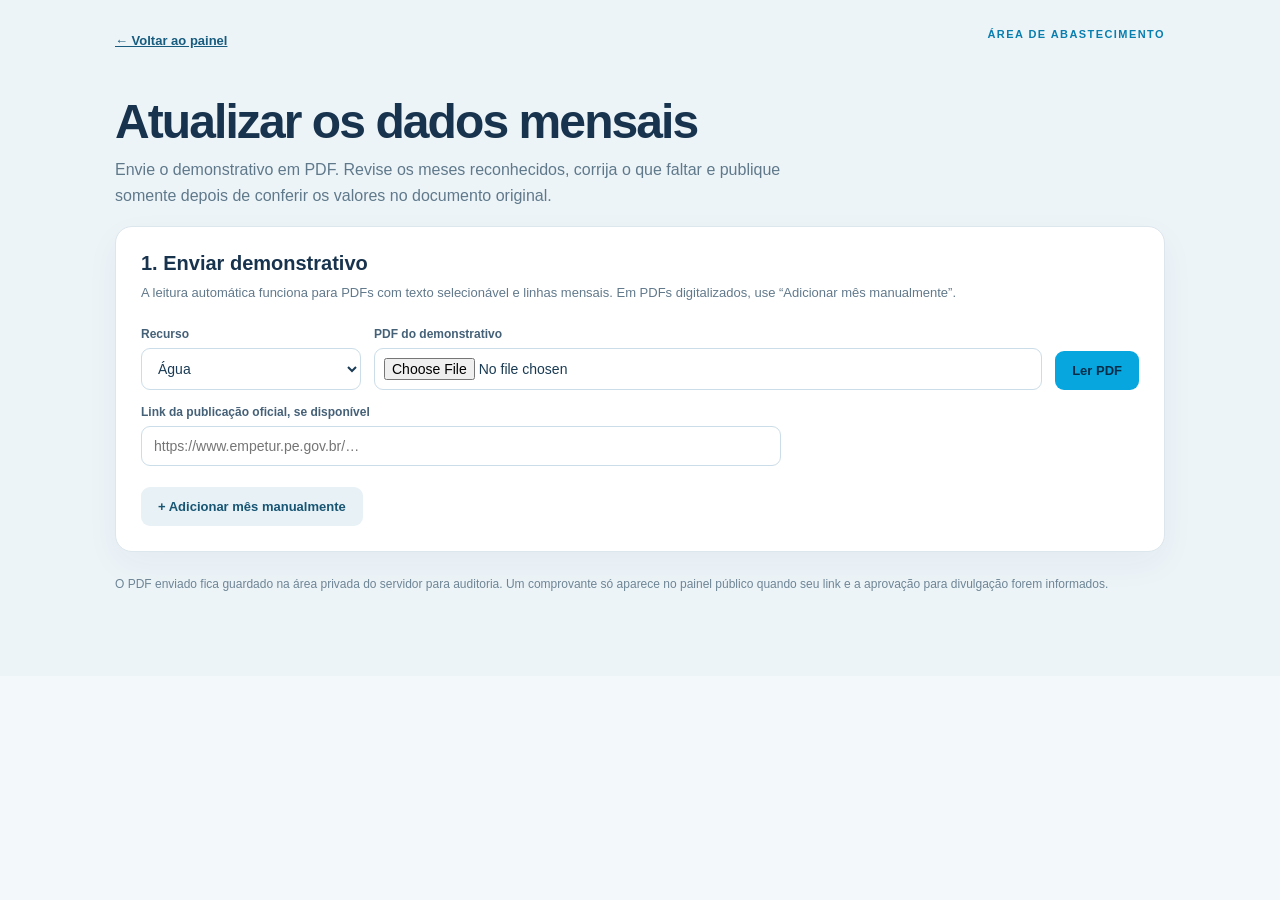
==== public/admin.html @ a41ec21c "Publica painel de consumo de água e energia da EMPETUR" ====
<!doctype html>
<html lang="pt-BR">
<head>
  <meta charset="utf-8">
  <meta name="viewport" content="width=device-width, initial-scale=1">
  <meta name="robots" content="noindex,nofollow">
  <title>Abastecer painel | EMPETUR</title>
  <link rel="stylesheet" href="styles.css">
  <script src="admin.js" defer></script>
</head>
<body class="admin-body">
  <main class="admin-shell">
    <div class="admin-top"><a href="./">← Voltar ao painel</a><span class="section-kicker">ÁREA DE ABASTECIMENTO</span></div>
    <header class="admin-header"><h1>Atualizar os dados mensais</h1><p>Envie o demonstrativo em PDF. Revise os meses reconhecidos, corrija o que faltar e publique somente depois de conferir os valores no documento original.</p></header>
    <p id="demo-banner" class="admin-alert" hidden>Ambiente de demonstração: esta publicação altera somente uma cópia de teste dos dados.</p>
    <section class="admin-step" aria-labelledby="upload-title"><h2 id="upload-title">1. Enviar demonstrativo</h2><p>A leitura automática funciona para PDFs com texto selecionável e linhas mensais. Em PDFs digitalizados, use “Adicionar mês manualmente”.</p>
      <form id="upload-form" class="admin-form-grid">
        <label class="field">Recurso<select id="admin-resource" name="resource"><option value="water">Água</option><option value="energy">Energia</option></select></label>
        <label class="field">PDF do demonstrativo<input id="document" name="document" type="file" accept="application/pdf,.pdf"></label>
        <button class="primary-button" type="submit">Ler PDF</button>
      </form>
      <label class="field" style="margin-top:15px;max-width:640px">Link da publicação oficial, se disponível<input id="bulk-source-url" type="url" placeholder="https://www.empetur.pe.gov.br/…"></label>
      <div class="admin-actions"><button id="add-manual" class="secondary-button" type="button">+ Adicionar mês manualmente</button><a id="local-pdf" href="#" target="_blank" rel="noopener noreferrer" hidden>Abrir PDF enviado ↗</a></div>
      <p id="upload-message" class="admin-alert" role="status" hidden></p>
    </section>
    <section id="review-section" class="admin-step" aria-labelledby="review-title" hidden><h2 id="review-title">2. Conferir e corrigir</h2><p>Os campos em branco exigem conferência: corrija o valor quando ele estiver no PDF ou confirme que a fonte realmente não o informa. Use números sem separador de milhar (ex.: 5839 ou 5839,50). Uma nova publicação para o mesmo recurso e mês substitui o registro anterior.</p>
      <div id="review-rows"></div>
      <div class="admin-actions"><button id="publish" class="primary-button" type="button">Publicar meses revisados</button><button id="add-another" class="secondary-button" type="button">+ Adicionar outro mês</button><button id="confirm-missing" class="secondary-button" type="button">Confirmar campos vazios após conferência</button></div>
      <p id="review-message" class="admin-alert" role="status" hidden></p>
    </section>
    <p class="admin-footer-note">O PDF enviado fica guardado na área privada do servidor para auditoria. Um comprovante só aparece no painel público quando seu link e a aprovação para divulgação forem informados.</p>
  </main>
</body>
</html>
---- public/styles.css ----
:root{--navy:#071d35;--navy-2:#0d2b4b;--cyan:#08a6df;--cyan-soft:#dff5fc;--ink:#18334d;--muted:#617487;--line:#dce6ed;--surface:#fff;--background:#f3f8fb;--water:#087eaf;--energy:#b17100;--radius:22px;font-family:"Segoe UI",Arial,sans-serif;color:var(--ink);background:var(--background)}
*{box-sizing:border-box}html{scroll-behavior:smooth}body{margin:0;min-width:320px}button,select,input{font:inherit}button{cursor:pointer}a{color:inherit}a:focus-visible,button:focus-visible,select:focus-visible,input:focus-visible{outline:3px solid #f7bd42;outline-offset:3px}h1,h2,h3,p{margin-top:0}p{line-height:1.6}.wrap{width:min(1160px,calc(100% - 48px));margin-inline:auto}.sr-only{position:absolute;width:1px;height:1px;padding:0;margin:-1px;overflow:hidden;clip:rect(0,0,0,0);white-space:nowrap;border:0}.skip{position:absolute;z-index:100;left:12px;top:-50px;background:#fff;padding:10px 16px}.skip:focus{top:12px}
.hero{background:radial-gradient(circle at 84% 42%,#0e4064 0,#092b4d 32%,var(--navy) 70%);color:#fff;position:relative;overflow:hidden}.hero:after{content:"";position:absolute;inset:auto -8% -230px auto;width:650px;height:650px;border:1px solid #59c3e32b;border-radius:50%;pointer-events:none}.topbar{height:82px;display:flex;align-items:center;justify-content:space-between;border-bottom:1px solid #ffffff26;position:relative;z-index:2}.brand{display:flex;align-items:center;width:150px;height:60px}.brand img{width:120px;height:auto;display:block}.navlinks{display:flex;gap:31px;align-items:center;font-size:13px;font-weight:700;letter-spacing:.03em}.navlinks a{text-decoration:none;color:#d9ecf5}.navlinks a:hover{color:#fff;text-decoration:underline;text-underline-offset:5px}.hero-content{position:relative;z-index:1;padding-top:26px;padding-bottom:75px}.breadcrumbs{display:flex;align-items:center;gap:10px;font-size:11px;font-weight:750;text-transform:uppercase;letter-spacing:.1em;color:#a9c4d6}.breadcrumbs a{text-decoration:none}.breadcrumbs strong{color:#fff}.hero-grid{display:grid;grid-template-columns:minmax(0,1.1fr) minmax(300px,.9fr);align-items:center;gap:40px;margin-top:77px}.eyebrow,.section-kicker,.micro{font-size:11px;font-weight:800;letter-spacing:.13em;text-transform:uppercase}.eyebrow{display:inline-flex;align-items:center;gap:10px;color:#b7e9f9;border:1px solid #8fd9ec59;border-radius:30px;padding:8px 13px;margin-bottom:23px}.eyebrow-dot{width:7px;height:7px;border-radius:50%;background:var(--cyan);box-shadow:0 0 0 4px #08a6df26}.hero h1{font-size:clamp(47px,6.2vw,83px);line-height:1.02;letter-spacing:-.055em;font-weight:750;margin-bottom:22px}.hero h1 em{font-style:normal;color:#23b9eb}.hero-lead{max-width:590px;color:#c8dce9;font-size:17px;line-height:1.65;margin-bottom:30px}.hero-link{display:inline-flex;align-items:center;gap:28px;background:var(--cyan);color:#062641;padding:15px 21px;border-radius:11px;font-size:12px;font-weight:850;letter-spacing:.09em;text-decoration:none;text-transform:uppercase;box-shadow:0 12px 30px #00122055}.hero-link:hover{background:#4bcaf2;transform:translateY(-2px)}.hero-link span{font-size:18px;line-height:1}.hero-art{width:min(100%,440px);aspect-ratio:1;justify-self:end;position:relative;border-radius:50%;background:radial-gradient(circle,#12658a33,#061b3600 66%)}.orbit{position:absolute;border:1px solid #59c3e33b;border-radius:50%;inset:8%}.orbit-two{inset:23%;border-style:dashed;border-color:#59c3e344}.art-water,.art-energy{position:absolute;display:flex;flex-direction:column;align-items:center;justify-content:center;border-radius:50%;font-weight:800;letter-spacing:-.05em;box-shadow:0 20px 60px #00122477}.art-water{inset:18% auto auto 9%;width:49%;aspect-ratio:1;background:#0784b6;font-size:54px}.art-energy{inset:auto 3% 12% auto;width:42%;aspect-ratio:1;background:#0b3555;border:1px solid #46bbe5aa;font-size:47px}.art-water span,.art-energy span{font-size:11px;letter-spacing:.19em;margin-top:4px}.art-line{position:absolute;left:37%;top:58%;width:42%;height:2px;background:linear-gradient(90deg,#30c9f4,#f2b544);transform:rotate(30deg);box-shadow:0 0 18px #49d0fc}
.main{padding-top:65px;padding-bottom:92px}.panel-head{display:flex;justify-content:space-between;align-items:end;gap:40px;margin-bottom:28px}.section-kicker{color:var(--water);margin-bottom:12px}.panel-head h2,.method h2{font-size:clamp(28px,3vw,39px);line-height:1.15;letter-spacing:-.035em;margin-bottom:10px}.panel-head p:last-child{color:var(--muted);margin-bottom:0}.data-note{max-width:275px;display:flex;align-items:center;gap:11px;color:#526f83;font-size:12px;line-height:1.45}.data-note-mark{width:25px;height:25px;border:1px solid #8ebac9;border-radius:50%;flex:none;display:grid;place-items:center;font-weight:800;font-style:italic}.dashboard{background:#fff;border:1px solid var(--line);border-radius:26px;box-shadow:0 18px 60px #12395c0e;overflow:hidden}.control-bar{display:flex;justify-content:space-between;align-items:center;gap:24px;padding:25px 30px;border-bottom:1px solid var(--line);background:#fafdff}.tabs{display:flex;gap:7px;padding:5px;background:#eaf3f8;border-radius:14px}.tab{border:0;background:transparent;padding:12px 21px;border-radius:10px;color:#637c90;font-weight:800;min-width:126px}.tab:hover{color:var(--ink)}.tab.active{background:#fff;color:#092c47;box-shadow:0 3px 12px #0b3c6015}.tab-icon{display:inline-grid;place-items:center;width:23px;height:23px;border-radius:50%;margin-right:7px;color:#fff;font-size:16px}.water-icon{background:#0786b8}.energy-icon{background:#d29426}.filters{display:flex;gap:13px}.filters label{display:grid;gap:6px;color:#607586;font-size:11px;font-weight:800;text-transform:uppercase;letter-spacing:.08em}.filters select{border:1px solid #cbdde8;background:#fff;color:#1b3d58;min-width:100px;border-radius:9px;padding:10px 34px 10px 12px;font-size:14px;font-weight:700;letter-spacing:0;text-transform:none}.filters label:last-child select{min-width:180px}.filters select:disabled{color:#8c9da9;background:#f5f8fa}.message{padding:65px 24px;text-align:center;color:var(--muted)}.message strong,.message h3{display:block;color:var(--ink);font-size:23px;margin-bottom:8px}.message p{max-width:450px;margin:0 auto}.message button{margin-top:20px;background:var(--navy);color:#fff;border:0;border-radius:8px;padding:11px 17px;font-weight:750}.empty-symbol{margin:0 auto 18px;width:58px;height:58px;border-radius:50%;display:grid;place-items:center;background:#e5f2f7;color:#267ea3;font-size:35px;font-weight:300}.period-heading{padding:28px 30px 20px;display:flex;align-items:center;justify-content:space-between;gap:20px}.micro{color:#6b8da1;margin-bottom:7px}.period-heading h3{font-size:27px;letter-spacing:-.025em;margin:0}.status{display:inline-flex;align-items:center;gap:7px;padding:8px 13px;border-radius:30px;font-size:12px;font-weight:800;background:#eef2f5;color:#4d6070;white-space:nowrap}.status:before{content:"";width:8px;height:8px;border-radius:50%;background:currentColor}.status.conscious{background:#dbeefa;color:#14699a}.status.adequate{background:#dcf4e5;color:#237748}.status.alert{background:#fff1cb;color:#8d6500}.status.abusive{background:#fce5e3;color:#ae3d37}.status.pending{background:#edeafa;color:#6956a1}.metrics{display:grid;grid-template-columns:repeat(4,1fr);gap:12px;padding:0 30px 26px}.metric{border:1px solid var(--line);border-radius:15px;padding:21px 18px;min-width:0}.metric.primary{background:var(--navy-2);border-color:var(--navy-2);color:#fff}.metric p{color:#5c7387;font-size:12px;font-weight:700;line-height:1.35;margin-bottom:18px;min-height:33px}.metric.primary p{color:#b8d6e8}.metric strong{display:block;font-size:clamp(20px,2.3vw,31px);line-height:1.1;letter-spacing:-.04em;white-space:nowrap;overflow:hidden;text-overflow:ellipsis}.metric.primary strong{color:#fff}.metric span{display:block;color:#8192a0;font-size:11px;line-height:1.4;margin-top:8px}.metric.primary span{color:#b8d6e8}.comparison-explanation{margin:-9px 30px 25px;padding:11px 14px;background:#f2f7fa;border-left:3px solid #8db4c6;color:#516c7e;font-size:12px}.content-grid{display:grid;grid-template-columns:minmax(0,1.55fr) minmax(260px,.9fr);gap:15px;padding:0 30px 15px}.card{border:1px solid var(--line);border-radius:15px;background:#fff;min-width:0}.chart-card,.detail-card{padding:22px}.card-head{display:flex;justify-content:space-between;align-items:start;gap:14px}.card-head h3{font-size:18px;letter-spacing:-.02em;margin:0}.unit-badge{padding:6px 9px;background:#ecf5f9;color:#315c74;border-radius:7px;font-size:12px;font-weight:800}.legend{display:flex;gap:17px;flex-wrap:wrap;margin:24px 0 22px;color:#627d91;font-size:11px}.legend span{display:inline-flex;align-items:center;gap:7px}.legend i{display:inline-block;width:16px;height:8px}.legend-bar{border-radius:2px;background:#0a85b8}.legend-line{border-top:2px dashed #d59b38}.chart{width:100%}.chart-plot{height:190px;display:grid;grid-template-columns:repeat(7,minmax(0,1fr));gap:15px;align-items:end;position:relative;border-bottom:1px solid #d4e2e9;background:repeating-linear-gradient(to top,#edf3f6 0,#edf3f6 1px,transparent 1px,transparent 47px)}.chart-column{height:100%;display:flex;align-items:end;justify-content:center;position:relative;z-index:1}.bar{width:min(100%,38px);min-height:2px;border-radius:5px 5px 0 0;background:linear-gradient(0deg,#0878a8,#12aed8)}.chart-column.selected .bar{background:linear-gradient(0deg,#0d3455,#0f80ac)}.bar.missing{background:repeating-linear-gradient(45deg,#eef4f7 0,#eef4f7 5px,#dbe8ee 5px,#dbe8ee 10px);border:1px solid #d5e3ea;opacity:.6}.average-line{position:absolute;left:0;right:0;border-top:2px dashed #d59b38;z-index:2;pointer-events:none}.chart-labels{display:grid;grid-template-columns:repeat(7,minmax(0,1fr));gap:15px;text-align:center;margin-top:9px;color:#71889a;font-size:11px;font-weight:700}.chart-caption{color:#8296a4;font-size:11px;margin:18px 0 0}.detail-list{display:grid;grid-template-columns:1fr auto;gap:0;margin:20px 0 0}.detail-list dt,.detail-list dd{margin:0;padding:12px 0;border-bottom:1px solid #e7eef2;font-size:13px}.detail-list dt{color:#627b8d}.detail-list dd{text-align:right;font-weight:800;color:#173a54}.receipt{display:grid;gap:10px;margin-top:22px}.receipt a{display:inline-block;color:#0879a9;font-size:12px;font-weight:800;text-decoration:none}.receipt a:hover{text-decoration:underline}.receipt-note{font-size:12px;color:#7c8f9b;line-height:1.45;margin:0}.history-card{margin:0 30px 30px;padding:22px}.history-card .card-head{align-items:center;margin-bottom:17px}.history-card .card-head>span{font-size:11px;color:#7890a0}.table-scroll{overflow-x:auto}table{width:100%;border-collapse:collapse;text-align:left;font-size:12px}th,td{padding:12px 14px;border-bottom:1px solid #e9f0f4;white-space:nowrap}thead th{background:#f2f7fa;color:#547287;text-transform:uppercase;letter-spacing:.06em;font-size:10px}tbody th{font-weight:750}.selected-row{background:#eaf7fc}.selected-row th,.selected-row td{font-weight:800}.method{display:grid;grid-template-columns:.8fr 1.2fr;gap:80px;padding:85px 5px 0}.method>div:first-child p:last-child{color:#73899a;font-size:13px}.method-copy{border-top:1px solid var(--line);padding-top:23px}.method-copy p{color:#516a7c;font-size:13px;line-height:1.75;margin-bottom:17px}.method-copy strong{color:#1e455e}.method-copy a{color:#087eae;font-weight:800;text-underline-offset:3px}.footer{background:#071c32;color:#fff;padding:34px 0}.footer-inner{display:flex;align-items:center;gap:24px}.footer img{width:94px;height:auto}.footer-inner div{display:grid;gap:5px;flex:1}.footer-inner strong{font-size:14px}.footer-inner span{font-size:11px;color:#9bb6c7}.footer a{color:#b5deef;text-decoration:none;font-weight:700;font-size:12px}.footer a:hover{text-decoration:underline}
/* Área de abastecimento */
.admin-body{background:#edf4f8}.admin-shell{width:min(1050px,calc(100% - 40px));margin:0 auto;padding:28px 0 70px}.admin-top{display:flex;justify-content:space-between;align-items:center;gap:20px;margin-bottom:42px}.admin-top a{color:#175c7e;font-weight:750;font-size:13px}.admin-header h1{font-size:clamp(32px,4vw,48px);letter-spacing:-.04em;margin-bottom:8px}.admin-header p{color:#5f798b;max-width:700px}.admin-step{background:#fff;border:1px solid var(--line);border-radius:17px;padding:25px;margin-top:18px;box-shadow:0 12px 35px #12395c0b}.admin-step h2{font-size:20px;margin-bottom:8px}.admin-step>p{color:#61798b;font-size:13px}.admin-form-grid{display:grid;grid-template-columns:220px 1fr auto;gap:13px;align-items:end;margin-top:23px}.field{display:grid;gap:7px;font-size:12px;font-weight:750;color:#456178}.field input,.field select{width:100%;padding:11px 12px;border:1px solid #cbdde8;border-radius:9px;background:#fff;color:#1a3b54;font-size:14px;font-weight:500}.field input[type=file]{padding:9px}.primary-button,.secondary-button{border:0;border-radius:9px;padding:12px 17px;font-weight:800;font-size:13px}.primary-button{background:var(--cyan);color:#062d48}.secondary-button{background:#e7f1f6;color:#175573}.primary-button:hover{background:#46c8ee}.secondary-button:hover{background:#d7e9f2}.admin-actions{display:flex;gap:10px;flex-wrap:wrap;margin:21px 0 0}.review-row{border:1px solid #dce8ef;border-radius:12px;padding:17px;margin-top:13px;background:#fbfdfe}.review-row h3{font-size:13px;margin-bottom:14px;color:#284e67}.review-grid{display:grid;grid-template-columns:150px repeat(2,minmax(120px,1fr));gap:13px}.review-grid.more{grid-template-columns:repeat(2,minmax(120px,1fr))}.review-row .checkbox{display:flex;align-items:center;gap:9px;font-size:12px;color:#365b73;margin-top:14px}.review-row .checkbox input{width:17px;height:17px}.review-row .row-actions{display:flex;justify-content:flex-end;margin-top:10px}.text-button{border:0;background:none;color:#b34843;font-size:12px;font-weight:800}.admin-alert{border-radius:9px;padding:11px 13px;background:#fff5db;color:#765500;font-size:13px;line-height:1.5;margin:15px 0}.admin-alert.error{background:#fce9e8;color:#9c3934}.admin-alert.success{background:#e3f5ea;color:#236b3f}.admin-footer-note{font-size:12px;color:#6e8595;margin-top:23px}.admin-step[hidden]{display:none}
.field input.needs-input{border-color:#c88725;background:#fffaf0}
.absence-checks{display:flex;flex-wrap:wrap;gap:6px 22px;margin-top:3px}.absence-checks .checkbox[hidden]{display:none}
.legend span[hidden]{display:none}.chart.billing .bar:not(.missing){background:linear-gradient(0deg,#9b670e,#e4a934)}.chart.billing .chart-column.selected .bar:not(.missing){background:linear-gradient(0deg,#68460e,#bf8421)}
.message.empty a{display:inline-flex;margin-top:22px;padding:10px 15px;background:#e4f4fa;border-radius:8px;color:#12688e;font-size:12px;font-weight:800;text-decoration:none}.message.empty a:hover{background:#d5edf7;text-decoration:underline}
@media(max-width:900px){.metrics{grid-template-columns:repeat(2,1fr)}.content-grid{grid-template-columns:1fr}.detail-card{order:2}.hero-grid{gap:20px}.method{gap:35px}.admin-form-grid{grid-template-columns:1fr 1fr}.admin-form-grid button{grid-column:1/-1}}
@media(max-width:650px){.wrap{width:min(100% - 32px,1160px)}.topbar{height:68px}.brand{width:110px}.brand img{width:90px}.navlinks{gap:12px;font-size:11px}.navlinks a:last-child{display:none}.hero-content{padding-top:20px;padding-bottom:57px}.breadcrumbs{font-size:10px;gap:7px;flex-wrap:wrap}.hero-grid{grid-template-columns:1fr;margin-top:47px}.hero h1{font-size:clamp(44px,13vw,66px)}.hero-lead{font-size:15px}.hero-art{display:none}.main{padding-top:42px;padding-bottom:60px}.panel-head{display:block;margin-bottom:22px}.panel-head h2{font-size:28px}.data-note{margin-top:17px;max-width:none}.dashboard{border-radius:19px}.control-bar{display:block;padding:17px}.tabs{width:100%}.tab{flex:1;min-width:0;padding:10px 7px}.filters{margin-top:15px}.filters label{flex:1;min-width:0}.filters select,.filters label:last-child select{min-width:0;width:100%}.period-heading{padding:23px 17px 17px;align-items:flex-start;flex-direction:column;gap:10px}.period-heading h3{font-size:23px}.metrics{gap:8px;padding:0 17px 17px}.metric{padding:14px 12px;min-height:117px}.metric p{font-size:11px;margin-bottom:10px;min-height:32px}.metric strong{font-size:clamp(17px,4.4vw,25px)}.metric span{font-size:10px}.comparison-explanation{margin:0 17px 17px}.content-grid{padding:0 17px 11px;gap:11px}.chart-card,.detail-card{padding:17px}.chart-plot{height:155px;gap:6px}.chart-labels{gap:6px;font-size:9px}.legend{gap:8px;margin:17px 0;font-size:10px}.history-card{margin:0 17px 18px;padding:17px}.history-card .card-head{align-items:start}.history-card .card-head>span{display:none}.method{grid-template-columns:1fr;gap:5px;padding-top:58px}.method h2{font-size:29px}.footer-inner{align-items:start;flex-wrap:wrap;gap:14px}.footer img{width:80px}.footer-inner div{flex:1 1 calc(100% - 100px)}.footer a{width:100%}.admin-shell{width:calc(100% - 30px)}.admin-top{margin-bottom:26px}.admin-step{padding:18px}.admin-form-grid,.review-grid,.review-grid.more{grid-template-columns:1fr}.admin-form-grid button{grid-column:auto}}
@media(prefers-reduced-motion:reduce){html{scroll-behavior:auto}.hero-link{transition:none}}
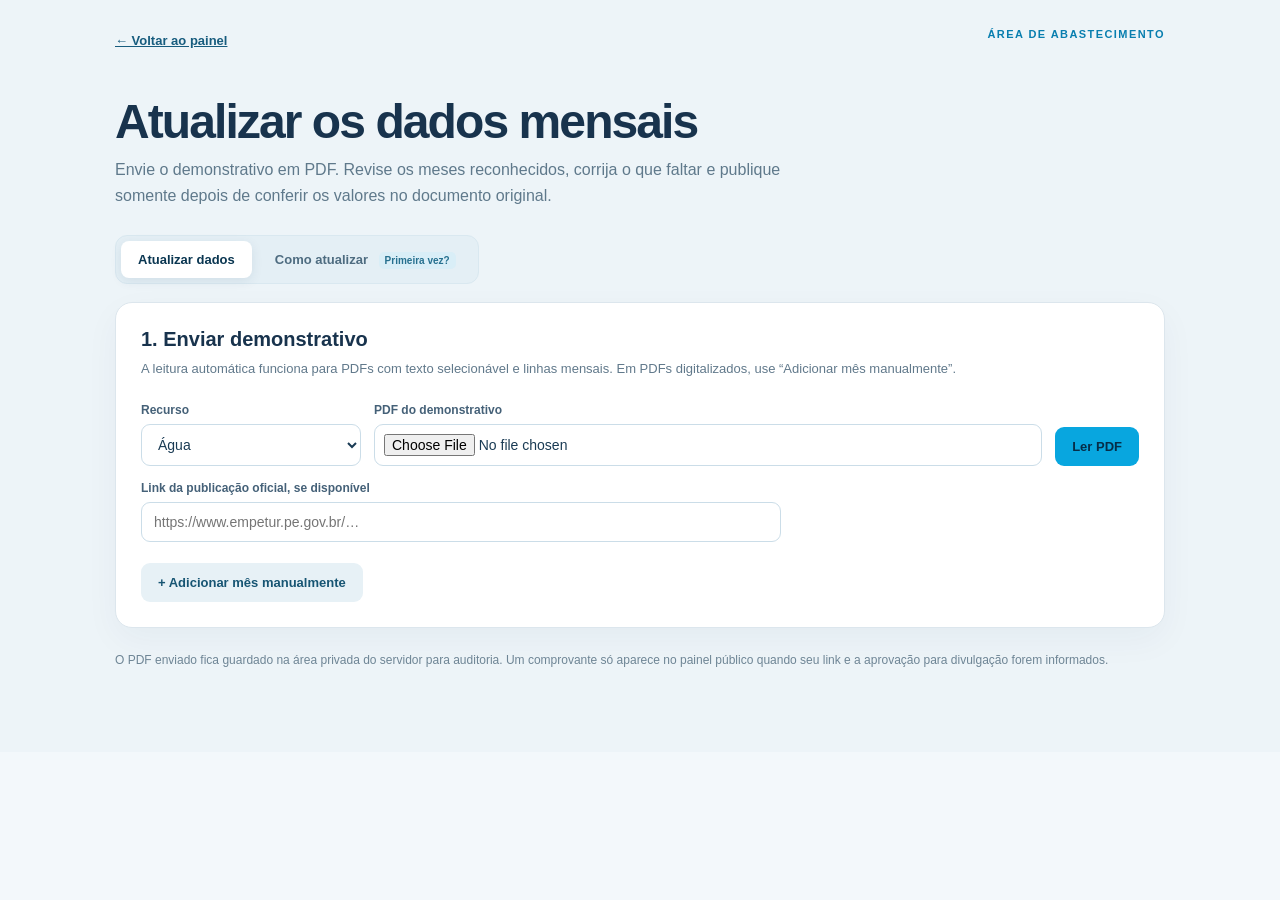
==== commit daef1a58: "Adiciona tutorial de primeira atualização à administração" ====
--- a/public/admin.html
+++ b/public/admin.html
@@ -13,6 +13,11 @@
     <div class="admin-top"><a href="./">← Voltar ao painel</a><span class="section-kicker">ÁREA DE ABASTECIMENTO</span></div>
     <header class="admin-header"><h1>Atualizar os dados mensais</h1><p>Envie o demonstrativo em PDF. Revise os meses reconhecidos, corrija o que faltar e publique somente depois de conferir os valores no documento original.</p></header>
     <p id="demo-banner" class="admin-alert" hidden>Ambiente de demonstração: esta publicação altera somente uma cópia de teste dos dados.</p>
+    <div class="admin-tabs" role="tablist" aria-label="Área de abastecimento">
+      <button id="admin-tab-update" class="admin-tab active" type="button" role="tab" aria-selected="true" aria-controls="admin-update-panel">Atualizar dados</button>
+      <button id="admin-tab-guide" class="admin-tab" type="button" role="tab" aria-selected="false" aria-controls="admin-guide-panel" tabindex="-1">Como atualizar <span>Primeira vez?</span></button>
+    </div>
+    <div id="admin-update-panel" class="admin-tab-panel" role="tabpanel" aria-labelledby="admin-tab-update">
     <section class="admin-step" aria-labelledby="upload-title"><h2 id="upload-title">1. Enviar demonstrativo</h2><p>A leitura automática funciona para PDFs com texto selecionável e linhas mensais. Em PDFs digitalizados, use “Adicionar mês manualmente”.</p>
       <form id="upload-form" class="admin-form-grid">
         <label class="field">Recurso<select id="admin-resource" name="resource"><option value="water">Água</option><option value="energy">Energia</option></select></label>
@@ -29,6 +34,18 @@
       <p id="review-message" class="admin-alert" role="status" hidden></p>
     </section>
     <p class="admin-footer-note">O PDF enviado fica guardado na área privada do servidor para auditoria. Um comprovante só aparece no painel público quando seu link e a aprovação para divulgação forem informados.</p>
+    </div>
+    <section id="admin-guide-panel" class="admin-tab-panel admin-guide" role="tabpanel" aria-labelledby="admin-tab-guide" hidden>
+      <div class="admin-guide-head"><span class="section-kicker">GUIA RÁPIDO</span><h2>Seu primeiro envio, passo a passo</h2><p>Tenha o demonstrativo mensal da EMPETUR em PDF à mão. O painel só publica os valores depois da sua conferência.</p></div>
+      <ol class="admin-guide-list">
+        <li><span class="guide-number" aria-hidden="true">1</span><strong>Envie o documento</strong><p>Na aba “Atualizar dados”, escolha Água ou Energia, selecione o PDF (até 4 MB) e clique em “Ler PDF”. Se o arquivo for uma imagem digitalizada, use “Adicionar mês manualmente”.</p></li>
+        <li><span class="guide-number" aria-hidden="true">2</span><strong>Confira e corrija</strong><p>Compare cada competência, consumo e total faturado com o PDF. Edite qualquer campo que a leitura não reconheceu. Zero registrado é diferente de campo vazio: marque “não informado no PDF” somente após conferir a fonte.</p></li>
+        <li><span class="guide-number" aria-hidden="true">3</span><strong>Informe a origem</strong><p>Adicione o link da planilha publicada, quando existir. Informe um comprovante apenas se houver arquivo e aprovação para divulgação pública.</p></li>
+        <li><span class="guide-number" aria-hidden="true">4</span><strong>Publique e confira</strong><p>Clique em “Publicar meses revisados” e abra o painel para verificar os números. Se reenviar a mesma competência, o novo registro substitui o anterior e a versão antiga fica guardada para auditoria.</p></li>
+      </ol>
+      <div class="admin-guide-callout"><strong>Exemplo de Energia</strong><p>O demonstrativo de 2022 informa os valores faturados, mas deixa kWh em branco. Nesse caso, confirme a ausência de kWh; não preencha com zero ou estimativa.</p></div>
+      <button id="start-update" class="primary-button" type="button">Começar atualização →</button>
+    </section>
   </main>
 </body>
 </html>
--- a/public/styles.css
+++ b/public/styles.css
@@ -11,3 +11,23 @@
 @media(max-width:900px){.metrics{grid-template-columns:repeat(2,1fr)}.content-grid{grid-template-columns:1fr}.detail-card{order:2}.hero-grid{gap:20px}.method{gap:35px}.admin-form-grid{grid-template-columns:1fr 1fr}.admin-form-grid button{grid-column:1/-1}}
 @media(max-width:650px){.wrap{width:min(100% - 32px,1160px)}.topbar{height:68px}.brand{width:110px}.brand img{width:90px}.navlinks{gap:12px;font-size:11px}.navlinks a:last-child{display:none}.hero-content{padding-top:20px;padding-bottom:57px}.breadcrumbs{font-size:10px;gap:7px;flex-wrap:wrap}.hero-grid{grid-template-columns:1fr;margin-top:47px}.hero h1{font-size:clamp(44px,13vw,66px)}.hero-lead{font-size:15px}.hero-art{display:none}.main{padding-top:42px;padding-bottom:60px}.panel-head{display:block;margin-bottom:22px}.panel-head h2{font-size:28px}.data-note{margin-top:17px;max-width:none}.dashboard{border-radius:19px}.control-bar{display:block;padding:17px}.tabs{width:100%}.tab{flex:1;min-width:0;padding:10px 7px}.filters{margin-top:15px}.filters label{flex:1;min-width:0}.filters select,.filters label:last-child select{min-width:0;width:100%}.period-heading{padding:23px 17px 17px;align-items:flex-start;flex-direction:column;gap:10px}.period-heading h3{font-size:23px}.metrics{gap:8px;padding:0 17px 17px}.metric{padding:14px 12px;min-height:117px}.metric p{font-size:11px;margin-bottom:10px;min-height:32px}.metric strong{font-size:clamp(17px,4.4vw,25px)}.metric span{font-size:10px}.comparison-explanation{margin:0 17px 17px}.content-grid{padding:0 17px 11px;gap:11px}.chart-card,.detail-card{padding:17px}.chart-plot{height:155px;gap:6px}.chart-labels{gap:6px;font-size:9px}.legend{gap:8px;margin:17px 0;font-size:10px}.history-card{margin:0 17px 18px;padding:17px}.history-card .card-head{align-items:start}.history-card .card-head>span{display:none}.method{grid-template-columns:1fr;gap:5px;padding-top:58px}.method h2{font-size:29px}.footer-inner{align-items:start;flex-wrap:wrap;gap:14px}.footer img{width:80px}.footer-inner div{flex:1 1 calc(100% - 100px)}.footer a{width:100%}.admin-shell{width:calc(100% - 30px)}.admin-top{margin-bottom:26px}.admin-step{padding:18px}.admin-form-grid,.review-grid,.review-grid.more{grid-template-columns:1fr}.admin-form-grid button{grid-column:auto}}
 @media(prefers-reduced-motion:reduce){html{scroll-behavior:auto}.hero-link{transition:none}}
+
+.admin-tabs{display:flex;gap:6px;width:max-content;max-width:100%;margin:27px 0 4px;padding:5px;border:1px solid #d9e8f0;border-radius:12px;background:#e4eff5}
+.admin-tab{border:0;border-radius:8px;background:transparent;color:#4e6c80;padding:11px 17px;font-size:13px;font-weight:800;cursor:pointer}
+.admin-tab:hover{color:#173e58}
+.admin-tab.active{background:#fff;color:#0a3651;box-shadow:0 3px 12px #103c5c16}
+.admin-tab span{margin-left:7px;padding:3px 6px;border-radius:5px;background:#d9eef7;color:#26708f;font-size:10px}
+.admin-tab:focus-visible,.admin-guide .primary-button:focus-visible{outline:3px solid #0a88ba;outline-offset:3px}
+.admin-tab-panel[hidden]{display:none}
+.admin-guide{margin-top:18px;padding:30px;background:#fff;border:1px solid var(--line);border-radius:17px;box-shadow:0 12px 35px #12395c0b}
+.admin-guide-head h2{font-size:clamp(24px,3vw,32px);letter-spacing:-.035em;margin:0 0 9px}
+.admin-guide-head p{max-width:700px;color:#5f798b;font-size:14px;line-height:1.6}
+.admin-guide-list{list-style:none;display:grid;grid-template-columns:repeat(2,minmax(0,1fr));gap:13px;margin:26px 0;padding:0}
+.admin-guide-list li{position:relative;min-height:150px;padding:21px 20px 20px 62px;border:1px solid #dce8ef;border-radius:12px;background:#fbfdfe}
+.guide-number{position:absolute;left:19px;top:20px;display:grid;place-items:center;width:29px;height:29px;border-radius:8px;background:#dff2f8;color:#056d97;font-size:13px;font-weight:900}
+.admin-guide-list strong{display:block;color:#163d58;font-size:14px}
+.admin-guide-list p{color:#5d788a;font-size:12px;line-height:1.6;margin:8px 0 0}
+.admin-guide-callout{padding:17px 19px;margin-bottom:22px;border-left:3px solid #cf9222;background:#fff7e6;border-radius:0 9px 9px 0}
+.admin-guide-callout strong{font-size:13px;color:#684c12}
+.admin-guide-callout p{font-size:12px;color:#765d29;line-height:1.55;margin:6px 0 0}
+@media(max-width:650px){.admin-tabs{display:grid;grid-template-columns:1fr 1fr;width:100%}.admin-tab{padding:10px 7px;font-size:12px}.admin-tab span{display:none}.admin-guide{padding:20px}.admin-guide-list{grid-template-columns:1fr}.admin-guide-list li{min-height:0}}
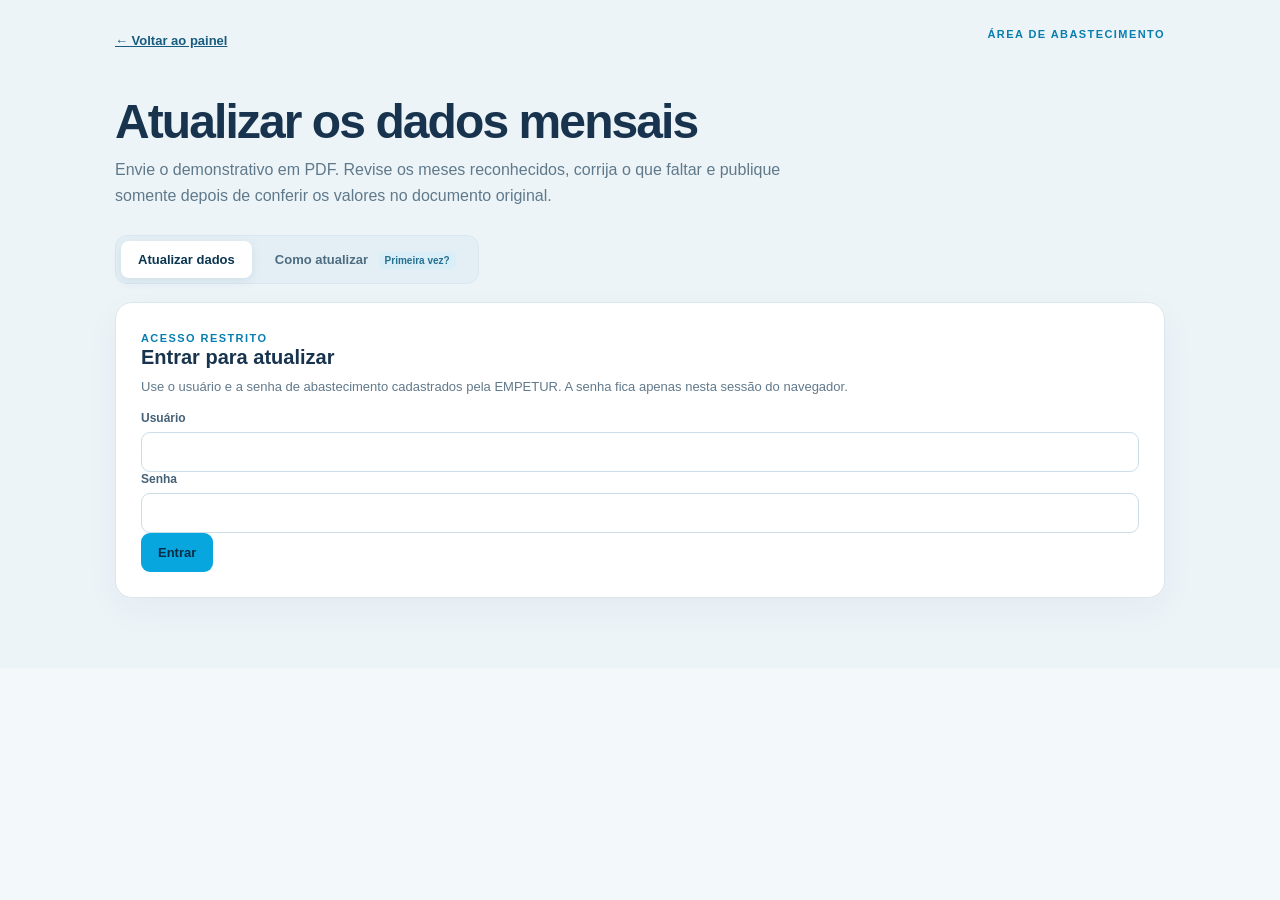
==== commit d3652920: "Adiciona login à área de abastecimento (public/admin.html)" ====
--- a/public/admin.html
+++ b/public/admin.html
@@ -18,6 +18,19 @@
       <button id="admin-tab-guide" class="admin-tab" type="button" role="tab" aria-selected="false" aria-controls="admin-guide-panel" tabindex="-1">Como atualizar <span>Primeira vez?</span></button>
     </div>
     <div id="admin-update-panel" class="admin-tab-panel" role="tabpanel" aria-labelledby="admin-tab-update">
+    <section id="admin-login" class="admin-step admin-login" aria-labelledby="login-title">
+      <span class="section-kicker">ACESSO RESTRITO</span>
+      <h2 id="login-title">Entrar para atualizar</h2>
+      <p>Use o usuário e a senha de abastecimento cadastrados pela EMPETUR. A senha fica apenas nesta sessão do navegador.</p>
+      <form id="login-form" class="admin-login-form">
+        <label class="field">Usuário<input id="login-user" type="text" autocomplete="username" required></label>
+        <label class="field">Senha<input id="login-password" type="password" autocomplete="current-password" required></label>
+        <button class="primary-button" type="submit">Entrar</button>
+      </form>
+      <p id="login-message" class="admin-alert" role="status" hidden></p>
+    </section>
+    <div id="admin-workflow" hidden>
+    <div class="admin-session"><span>Acesso de edição liberado</span><button id="logout" class="text-button" type="button">Sair</button></div>
     <section class="admin-step" aria-labelledby="upload-title"><h2 id="upload-title">1. Enviar demonstrativo</h2><p>A leitura automática funciona para PDFs com texto selecionável e linhas mensais. Em PDFs digitalizados, use “Adicionar mês manualmente”.</p>
       <form id="upload-form" class="admin-form-grid">
         <label class="field">Recurso<select id="admin-resource" name="resource"><option value="water">Água</option><option value="energy">Energia</option></select></label>
@@ -35,6 +48,7 @@
     </section>
     <p class="admin-footer-note">O PDF enviado fica guardado na área privada do servidor para auditoria. Um comprovante só aparece no painel público quando seu link e a aprovação para divulgação forem informados.</p>
     </div>
+    </div>
     <section id="admin-guide-panel" class="admin-tab-panel admin-guide" role="tabpanel" aria-labelledby="admin-tab-guide" hidden>
       <div class="admin-guide-head"><span class="section-kicker">GUIA RÁPIDO</span><h2>Seu primeiro envio, passo a passo</h2><p>Tenha o demonstrativo mensal da EMPETUR em PDF à mão. O painel só publica os valores depois da sua conferência.</p></div>
       <ol class="admin-guide-list">
@@ -49,3 +63,4 @@
   </main>
 </body>
 </html>
+
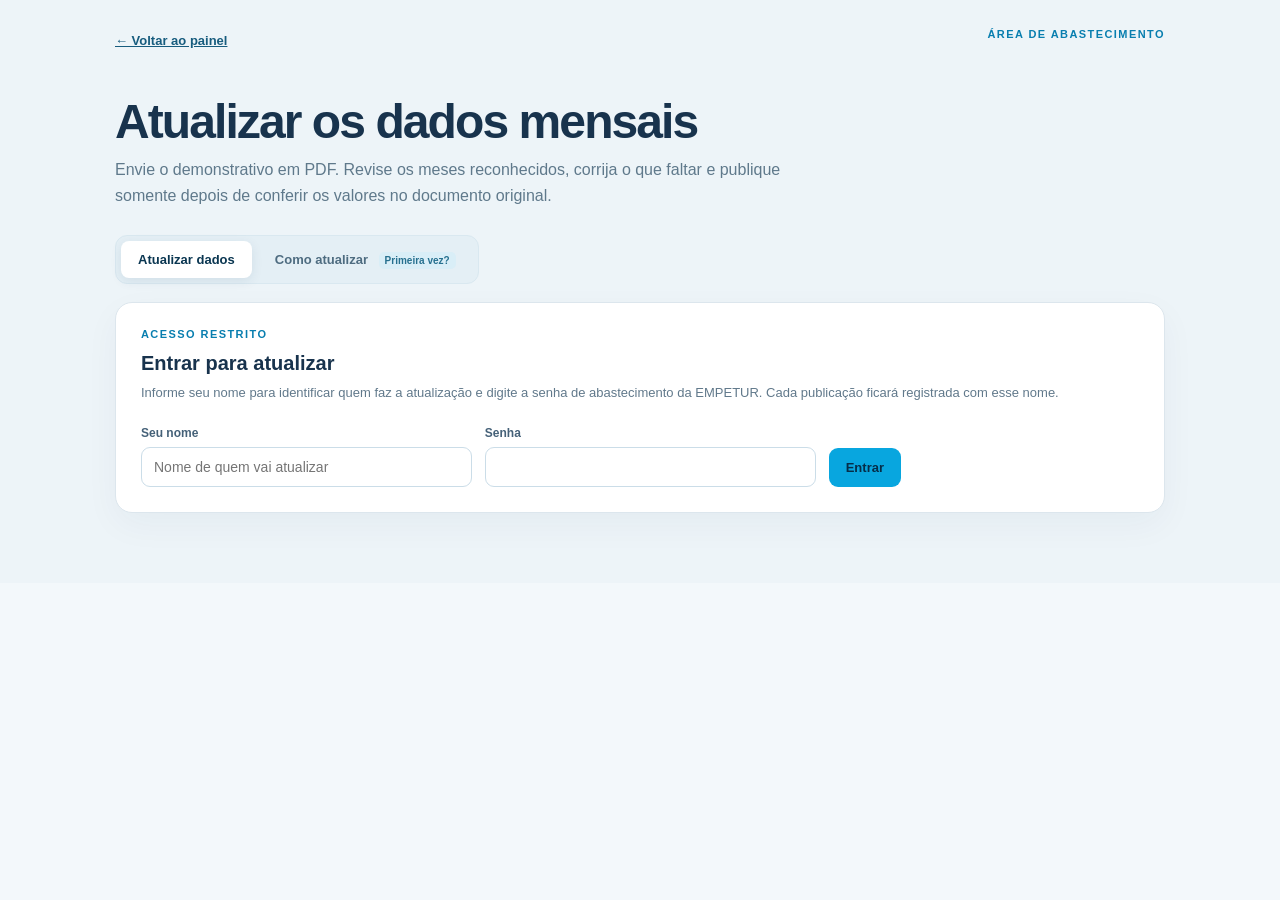
==== commit 61d88501: "Allow named editors with shared password and audit publications" ====
--- a/public/admin.html
+++ b/public/admin.html
@@ -21,16 +21,16 @@
     <section id="admin-login" class="admin-step admin-login" aria-labelledby="login-title">
       <span class="section-kicker">ACESSO RESTRITO</span>
       <h2 id="login-title">Entrar para atualizar</h2>
-      <p>Use o usuário e a senha de abastecimento cadastrados pela EMPETUR. A senha fica apenas nesta sessão do navegador.</p>
+      <p>Informe seu nome para identificar quem faz a atualização e digite a senha de abastecimento da EMPETUR. Cada publicação ficará registrada com esse nome.</p>
       <form id="login-form" class="admin-login-form">
-        <label class="field">Usuário<input id="login-user" type="text" autocomplete="username" required></label>
+        <label class="field">Seu nome<input id="login-user" type="text" autocomplete="name" maxlength="80" required placeholder="Nome de quem vai atualizar"></label>
         <label class="field">Senha<input id="login-password" type="password" autocomplete="current-password" required></label>
         <button class="primary-button" type="submit">Entrar</button>
       </form>
       <p id="login-message" class="admin-alert" role="status" hidden></p>
     </section>
     <div id="admin-workflow" hidden>
-    <div class="admin-session"><span>Acesso de edição liberado</span><button id="logout" class="text-button" type="button">Sair</button></div>
+    <div class="admin-session"><span>Acesso de edição liberado para <strong id="admin-user-name"></strong></span><button id="logout" class="text-button" type="button">Sair</button></div>
     <section class="admin-step" aria-labelledby="upload-title"><h2 id="upload-title">1. Enviar demonstrativo</h2><p>A leitura automática funciona para PDFs com texto selecionável e linhas mensais. Em PDFs digitalizados, use “Adicionar mês manualmente”.</p>
       <form id="upload-form" class="admin-form-grid">
         <label class="field">Recurso<select id="admin-resource" name="resource"><option value="water">Água</option><option value="energy">Energia</option></select></label>
@@ -46,6 +46,7 @@
       <div class="admin-actions"><button id="publish" class="primary-button" type="button">Publicar meses revisados</button><button id="add-another" class="secondary-button" type="button">+ Adicionar outro mês</button><button id="confirm-missing" class="secondary-button" type="button">Confirmar campos vazios após conferência</button></div>
       <p id="review-message" class="admin-alert" role="status" hidden></p>
     </section>
+    <section class="admin-step" aria-labelledby="activity-title"><h2 id="activity-title">Histórico de publicações</h2><p>Nome informado, data e competências publicadas. Este histórico aparece apenas para quem entrou na área de abastecimento.</p><div id="activity-list" class="activity-list" aria-live="polite"></div></section>
     <p class="admin-footer-note">O PDF enviado fica guardado na área privada do servidor para auditoria. Um comprovante só aparece no painel público quando seu link e a aprovação para divulgação forem informados.</p>
     </div>
     </div>
@@ -55,7 +56,7 @@
         <li><span class="guide-number" aria-hidden="true">1</span><strong>Envie o documento</strong><p>Na aba “Atualizar dados”, escolha Água ou Energia, selecione o PDF (até 4 MB) e clique em “Ler PDF”. Se o arquivo for uma imagem digitalizada, use “Adicionar mês manualmente”.</p></li>
         <li><span class="guide-number" aria-hidden="true">2</span><strong>Confira e corrija</strong><p>Compare cada competência, consumo e total faturado com o PDF. Edite qualquer campo que a leitura não reconheceu. Zero registrado é diferente de campo vazio: marque “não informado no PDF” somente após conferir a fonte.</p></li>
         <li><span class="guide-number" aria-hidden="true">3</span><strong>Informe a origem</strong><p>Adicione o link da planilha publicada, quando existir. Informe um comprovante apenas se houver arquivo e aprovação para divulgação pública.</p></li>
-        <li><span class="guide-number" aria-hidden="true">4</span><strong>Publique e confira</strong><p>Clique em “Publicar meses revisados” e abra o painel para verificar os números. Se reenviar a mesma competência, o novo registro substitui o anterior e a versão antiga fica guardada para auditoria.</p></li>
+        <li><span class="guide-number" aria-hidden="true">4</span><strong>Publique e confira</strong><p>Entre com seu nome e a senha compartilhada, clique em “Publicar meses revisados” e confira o painel. O histórico registra o nome informado; ao reenviar uma competência, a versão antiga fica guardada para auditoria.</p></li>
       </ol>
       <div class="admin-guide-callout"><strong>Exemplo de Energia</strong><p>O demonstrativo de 2022 informa os valores faturados, mas deixa kWh em branco. Nesse caso, confirme a ausência de kWh; não preencha com zero ou estimativa.</p></div>
       <button id="start-update" class="primary-button" type="button">Começar atualização →</button>
@@ -63,4 +64,3 @@
   </main>
 </body>
 </html>
-
--- a/public/styles.css
+++ b/public/styles.css
@@ -31,3 +31,5 @@
 .admin-guide-callout strong{font-size:13px;color:#684c12}
 .admin-guide-callout p{font-size:12px;color:#765d29;line-height:1.55;margin:6px 0 0}
 @media(max-width:650px){.admin-tabs{display:grid;grid-template-columns:1fr 1fr;width:100%}.admin-tab{padding:10px 7px;font-size:12px}.admin-tab span{display:none}.admin-guide{padding:20px}.admin-guide-list{grid-template-columns:1fr}.admin-guide-list li{min-height:0}}
+.admin-login .section-kicker{display:block;margin-bottom:12px}.admin-login-form{display:grid;grid-template-columns:1fr 1fr auto;gap:13px;align-items:end;max-width:760px;margin-top:22px}.admin-session{display:flex;justify-content:space-between;align-items:center;gap:14px;margin:18px 0 0;padding:12px 16px;border-radius:10px;background:#e3f5ea;color:#236b3f;font-size:12px;font-weight:800}.admin-session .text-button{color:#236b3f}.admin-login[hidden],.admin-workflow[hidden]{display:none}@media(max-width:650px){.admin-login-form{grid-template-columns:1fr}.admin-login-form .primary-button{width:100%}}
+.activity-list{margin-top:20px}.activity-list>p{color:#6e8595;font-size:13px}.activity-list ol{list-style:none;margin:0;padding:0}.activity-list li{display:grid;grid-template-columns:minmax(140px,1fr) 155px minmax(220px,2fr);gap:12px;padding:13px 0;border-top:1px solid #e2ebf0;align-items:start;font-size:13px;color:#436279}.activity-list li strong{color:#173e58}.activity-list li time{white-space:nowrap}@media(max-width:650px){.activity-list li{grid-template-columns:1fr auto}.activity-list li span{grid-column:1/-1}.activity-list li time{font-size:11px}}
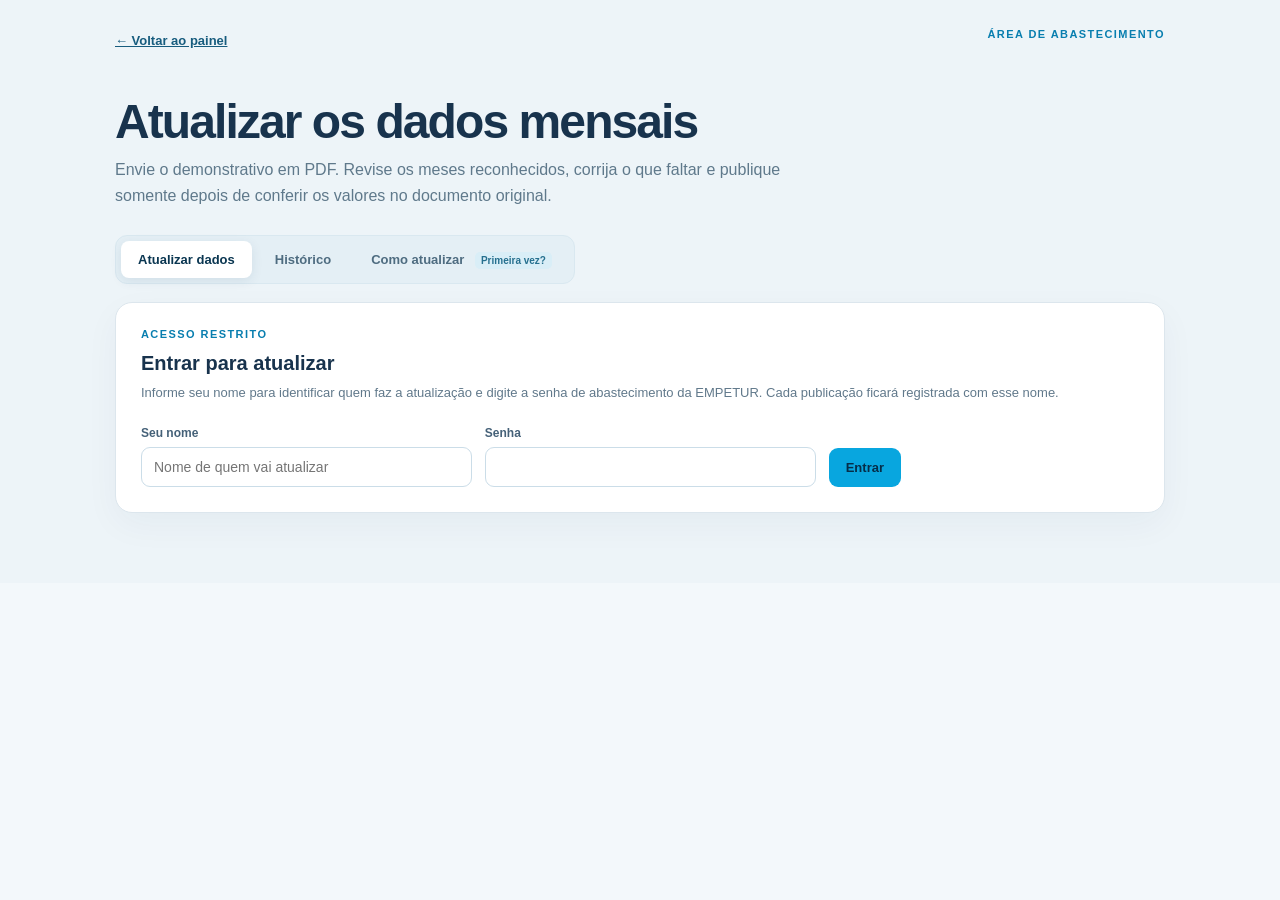
==== commit 3d5a316e: "Show private publication history in dedicated admin tab" ====
--- a/public/admin.html
+++ b/public/admin.html
@@ -15,6 +15,7 @@
     <p id="demo-banner" class="admin-alert" hidden>Ambiente de demonstração: esta publicação altera somente uma cópia de teste dos dados.</p>
     <div class="admin-tabs" role="tablist" aria-label="Área de abastecimento">
       <button id="admin-tab-update" class="admin-tab active" type="button" role="tab" aria-selected="true" aria-controls="admin-update-panel">Atualizar dados</button>
+      <button id="admin-tab-history" class="admin-tab" type="button" role="tab" aria-selected="false" aria-controls="admin-history-panel" tabindex="-1">Histórico <span id="history-count" hidden></span></button>
       <button id="admin-tab-guide" class="admin-tab" type="button" role="tab" aria-selected="false" aria-controls="admin-guide-panel" tabindex="-1">Como atualizar <span>Primeira vez?</span></button>
     </div>
     <div id="admin-update-panel" class="admin-tab-panel" role="tabpanel" aria-labelledby="admin-tab-update">
@@ -46,10 +47,15 @@
       <div class="admin-actions"><button id="publish" class="primary-button" type="button">Publicar meses revisados</button><button id="add-another" class="secondary-button" type="button">+ Adicionar outro mês</button><button id="confirm-missing" class="secondary-button" type="button">Confirmar campos vazios após conferência</button></div>
       <p id="review-message" class="admin-alert" role="status" hidden></p>
     </section>
-    <section class="admin-step" aria-labelledby="activity-title"><h2 id="activity-title">Histórico de publicações</h2><p>Nome informado, data e competências publicadas. Este histórico aparece apenas para quem entrou na área de abastecimento.</p><div id="activity-list" class="activity-list" aria-live="polite"></div></section>
     <p class="admin-footer-note">O PDF enviado fica guardado na área privada do servidor para auditoria. Um comprovante só aparece no painel público quando seu link e a aprovação para divulgação forem informados.</p>
     </div>
     </div>
+    <section id="admin-history-panel" class="admin-tab-panel admin-step admin-history" role="tabpanel" aria-labelledby="admin-tab-history" hidden>
+      <span class="section-kicker">CONTROLE DE ATUALIZAÇÕES</span>
+      <h2>Histórico de publicações</h2>
+      <div id="history-locked"><p>Entre com seu nome e a senha na aba “Atualizar dados” para consultar quem publicou cada atualização.</p><button id="go-to-login" class="secondary-button" type="button">Ir para o login →</button></div>
+      <div id="history-content" hidden><p>Veja o nome informado, a data e as competências incluídas ou corrigidas. As publicações anteriores à ativação deste registro não têm autor identificado.</p><button id="refresh-history" class="secondary-button" type="button">Atualizar histórico</button><p id="history-message" class="admin-alert" role="status" hidden></p><div id="activity-list" class="activity-list" aria-live="polite"></div></div>
+    </section>
     <section id="admin-guide-panel" class="admin-tab-panel admin-guide" role="tabpanel" aria-labelledby="admin-tab-guide" hidden>
       <div class="admin-guide-head"><span class="section-kicker">GUIA RÁPIDO</span><h2>Seu primeiro envio, passo a passo</h2><p>Tenha o demonstrativo mensal da EMPETUR em PDF à mão. O painel só publica os valores depois da sua conferência.</p></div>
       <ol class="admin-guide-list">
--- a/public/styles.css
+++ b/public/styles.css
@@ -33,3 +33,4 @@
 @media(max-width:650px){.admin-tabs{display:grid;grid-template-columns:1fr 1fr;width:100%}.admin-tab{padding:10px 7px;font-size:12px}.admin-tab span{display:none}.admin-guide{padding:20px}.admin-guide-list{grid-template-columns:1fr}.admin-guide-list li{min-height:0}}
 .admin-login .section-kicker{display:block;margin-bottom:12px}.admin-login-form{display:grid;grid-template-columns:1fr 1fr auto;gap:13px;align-items:end;max-width:760px;margin-top:22px}.admin-session{display:flex;justify-content:space-between;align-items:center;gap:14px;margin:18px 0 0;padding:12px 16px;border-radius:10px;background:#e3f5ea;color:#236b3f;font-size:12px;font-weight:800}.admin-session .text-button{color:#236b3f}.admin-login[hidden],.admin-workflow[hidden]{display:none}@media(max-width:650px){.admin-login-form{grid-template-columns:1fr}.admin-login-form .primary-button{width:100%}}
 .activity-list{margin-top:20px}.activity-list>p{color:#6e8595;font-size:13px}.activity-list ol{list-style:none;margin:0;padding:0}.activity-list li{display:grid;grid-template-columns:minmax(140px,1fr) 155px minmax(220px,2fr);gap:12px;padding:13px 0;border-top:1px solid #e2ebf0;align-items:start;font-size:13px;color:#436279}.activity-list li strong{color:#173e58}.activity-list li time{white-space:nowrap}@media(max-width:650px){.activity-list li{grid-template-columns:1fr auto}.activity-list li span{grid-column:1/-1}.activity-list li time{font-size:11px}}
+.admin-history .section-kicker{display:block;margin-bottom:12px}.admin-history h2{font-size:clamp(24px,3vw,32px);letter-spacing:-.035em}.admin-history p{max-width:720px;color:#5f798b;font-size:13px;line-height:1.6;margin:10px 0 18px}.admin-history .secondary-button{cursor:pointer}.admin-history .admin-alert{max-width:none}.admin-history [hidden]{display:none}@media(max-width:650px){.admin-tabs{grid-template-columns:repeat(3,minmax(0,1fr))}.admin-tab{padding:10px 4px;font-size:11px}.admin-history{padding:18px}}
